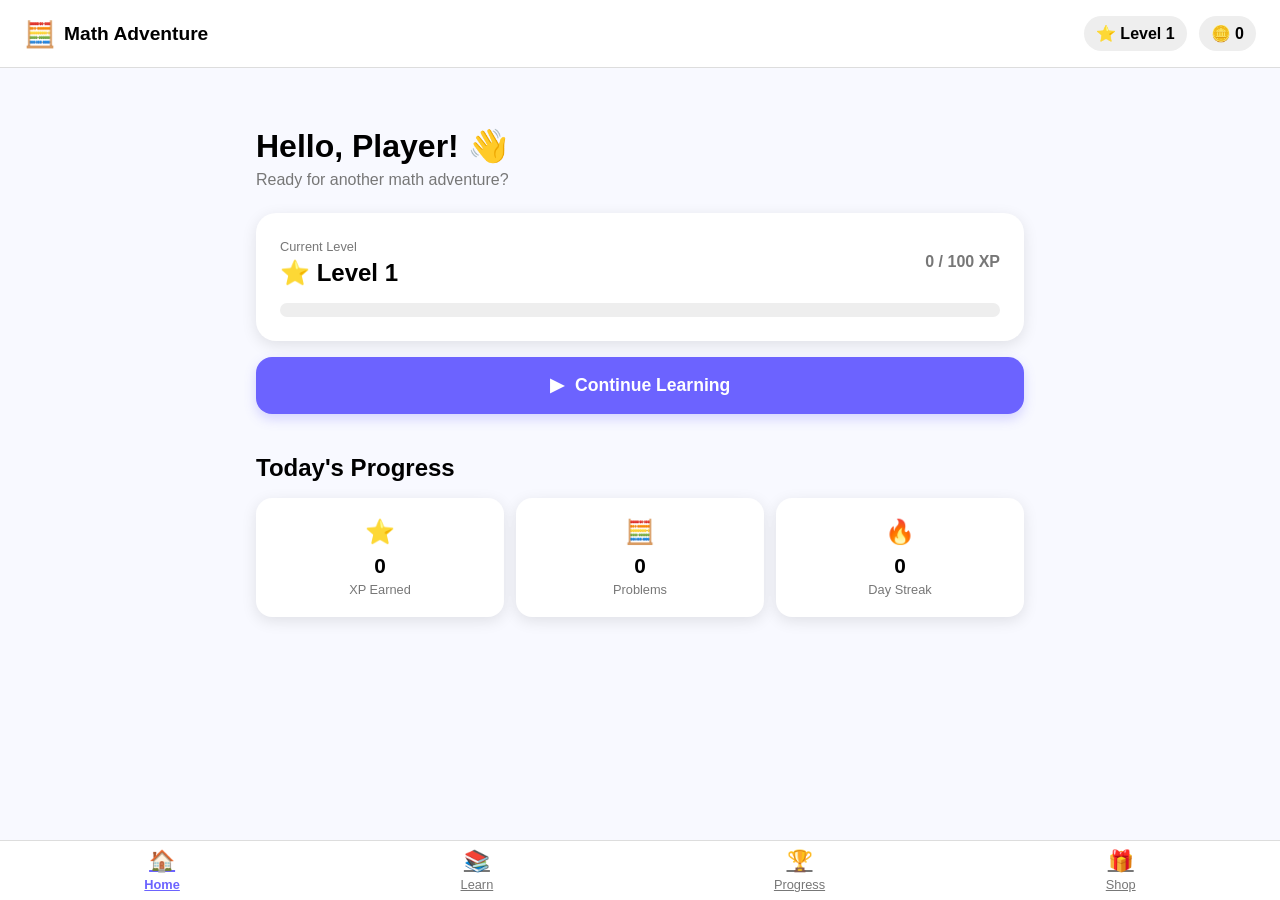
==== index.html @ b5e068df "added themes" ====
<!DOCTYPE html>
<html lang="en">
<head>
    <meta charset="UTF-8">
    <meta
        name="viewport"
        content="width=device-width, initial-scale=1.0"
    >

    <title>Math Adventure</title>

    <link rel="stylesheet" href="css/base.css">
    <link rel="stylesheet" href="css/layout.css">
    <link rel="stylesheet" href="css/navigation.css">
    <link rel="stylesheet" href="css/home.css">
     <link rel="stylesheet" href="css/stats.css">
</head>

<body>

    <header>
        <div class="logo">
            <span class="logo-icon">🧮</span>
            <span>Math Adventure</span>
        </div>

        <div class="player-info">
            <div class="level">
                ⭐ Level <span data-player="level"></span>
            </div>

            <div class="coins">
                🪙 <span data-player="coins"></span>
            </div>
        </div>
    </header>


    <main>

        <section class="welcome">
            <h1>Hello, <span data-player="name"></span>! 👋</h1>

            <p>
                Ready for another math adventure?
            </p>
        </section>


        <section class="xp-card">

            <div class="xp-header">
                <div>
                    <span class="small-label">
                        Current Level
                    </span>

                    <h2>⭐ Level <span data-player="level"></h2>
                </div>

                <span class="xp-text">
                    <span data-player="xp"></span> / <span data-player="nextLevelXP"></span> XP
                </span>
            </div>


            <div class="xp-bar">
                <div class="xp-progress" data-player="xp-progress"></div>
            </div>

        </section>


        <button
            class="continue-button"
            onclick="window.location.href='learn.html'"
        >
            <span class="button-icon">▶</span>
            Continue Learning
        </button>


        <section class="section">

            <h2>Today's Progress</h2>


            <div class="stats">

                <div class="stat-card">

                    <span class="stat-icon">
                        ⭐
                    </span>

                    <strong class="stat-value">
                        <span data-player="todayXP"></span>
                    </strong>

                    <span class="stat-label">XP Earned</span>

                </div>


                <div class="stat-card">

                    <span class="stat-icon">
                        🧮
                    </span>

                    <strong class="stat-value">
                        <span data-player="todayProblems"></span>
                    </strong>

                    <span class="stat-label">Problems</span>

                </div>

                <div class="stat-card">

                    <span class="stat-icon">
                        🔥
                    </span>

                    <strong class="stat-value">
                        <span data-player="streak"></span>
                    </strong>

                    <span class="stat-label">Day Streak</span>

                </div>

            </div>

        </section>


        

    </main>


    <nav>

        <a href="index.html" class="nav-item active">
            <span>🏠</span>
            Home
        </a>

        <a href="learn.html" class="nav-item">
            <span>📚</span>
            Learn
        </a>

        <a href="progress.html" class="nav-item">
            <span>🏆</span>
            Progress
        </a>

        <a href="shop.html" class="nav-item">
            <span>🎁</span>
            Shop
        </a>

    </nav>
    <script src="js/player.js"></script>
    <script>
        updatePlayerDisplay();
    </script>
    <script src="js/themes.js"></script>


</body>
</html>
---- css/base.css ----
:root {
    --color-background: #f8f9ff;
    --color-surface: #ffffff;

    --color-text: #222222;
    --color-muted-text: #777777;

    --color-primary: #6c63ff;
    --color-primary-text: #ffffff;

    --color-secondary: #eeeeee;
    --color-secondary-text: #444444;

    --color-border: #dddddd;

    --color-success: #4caf50;
    --color-danger: #e74c3c;

    --color-progress-background: #eeeeee;

    --color-nav-background: #ffffff;
    --color-nav-text: #777777;
    --color-nav-active: #6c63ff;

    --color-highlight: #f6c445;
    --color-highlight-background: #fff9e6;

    --color-info-background: #eff6ff;
    --color-info-border: #e0e7ff;

    --color-input-border: #dfe3eb;

    --shadow: 0 4px 15px rgba(0, 0, 0, 0.10);
}
* {
    box-sizing: border-box;
}

body {
    margin: 0;

    font-family:
        Arial,
        sans-serif;

    background: var(--color-background);
    background-repeat: no-repeat;
    background-size: cover;
    background-attachment: fixed;
}
---- css/layout.css ----
/* -------------------------
   MAIN
------------------------- */

main {
    width: 100%;

    max-width: 800px;

    margin: auto;

    padding:
        2rem
        1rem
        6rem;
}


/* -------------------------
   PAGE HEADER
------------------------- */

.page-header {
    margin-bottom: 1.5rem;
}

.page-header h1 {
    margin-bottom: 0.4rem;
}

.page-header p {
    margin: 0;

    color: var(--color-muted-text);
}


/* -------------------------
   BACK LINK
------------------------- */

.back-link {
    display: inline-block;

    margin-bottom: 1rem;

    color: var(--color-primary);

    text-decoration: none;

    font-weight: bold;
}

.back-link:hover {
    text-decoration: underline;
}
---- css/navigation.css ----
/* -------------------------
   HEADER
------------------------- */

header {
    display: flex;
    justify-content: space-between;
    align-items: center;

    padding: 1rem 1.5rem;

    background: var(--color-nav-background);

    border-bottom:
        1px solid var(--color-border);
}

.logo {
    display: flex;
    align-items: center;
    gap: 0.5rem;

    font-size: 1.2rem;
    font-weight: bold;
}

.logo-icon {
    font-size: 1.6rem;
}

.player-info {
    display: flex;
    gap: 0.75rem;
}

.level,
.coins {
    padding: 0.5rem 0.75rem;

    background: var(--color-secondary);

    border-radius: 999px;

    font-weight: bold;

    white-space: nowrap;
}


/* -------------------------
   BOTTOM NAVIGATION
------------------------- */

nav {
    position: fixed;

    bottom: 0;
    left: 0;

    width: 100%;

    display: flex;
    justify-content: space-around;

    padding: 0.5rem 0.25rem;

    background: var(--color-nav-background);

    border-top:
        1px solid var(--color-border);
}

.nav-item {
    display: flex;
    flex-direction: column;
    align-items: center;

    gap: 0.25rem;

    border: none;
    background: transparent;

    color: var(--color-nav-text);

    font-size: 0.8rem;

    cursor: pointer;
}

.nav-item span {
    font-size: 1.3rem;
}

.nav-item.active {
    color: var(--color-nav-active);
    font-weight: bold;
}


/* -------------------------
   MOBILE
------------------------- */

@media (max-width: 500px) {
    header {
        padding: 0.9rem 1rem;
    }

    .logo {
        font-size: 1rem;
    }

    .level {
        display: none;
    }
}
---- css/home.css ----
/* -------------------------
   WELCOME
------------------------- */

.welcome {
    margin-bottom: 1.5rem;
}

.welcome h1 {
    margin-bottom: 0.4rem;

    font-size: 2rem;
}

.welcome p {
    margin: 0;

    color: var(--color-muted-text);
}


/* -------------------------
   XP CARD
------------------------- */

.xp-card {
    padding: 1.5rem;

    background: var(--color-surface);

    border-radius: 1.25rem;

    box-shadow: var(--shadow);
}


.xp-header {
    display: flex;

    justify-content: space-between;
    align-items: center;

    margin-bottom: 1rem;
}


.small-label {
    font-size: 0.8rem;

    color: var(--color-muted-text);
}


.xp-header h2 {
    margin:
        0.25rem
        0
        0;
}


.xp-text {
    font-weight: bold;

    color: var(--color-muted-text);
}


.xp-bar {
    height: 0.9rem;

    overflow: hidden;

    background: var(--color-progress-background);

    border-radius: 999px;
}


.xp-progress {
    width: 80%;
    height: 100%;

    background: var(--color-highlight);

    border-radius: inherit;
}


/* -------------------------
   CONTINUE BUTTON
------------------------- */

.continue-button {
    width: 100%;

    margin-top: 1rem;

    padding: 1.1rem;

    border: none;

    border-radius: 1rem;

    background: var(--color-primary);

    color: var(--color-primary-text);

    font-size: 1.1rem;
    font-weight: bold;

    cursor: pointer;

    box-shadow:
        0 5px 12px
        color-mix(in srgb, var(--color-primary) 25%, transparent);

    transition:
        transform 0.15s,
        background 0.15s;
}


.continue-button:hover {
    filter: brightness(0.9);

    transform:
        translateY(-2px);
}


.button-icon {
    margin-right: 0.4rem;
}


/* -------------------------
   SECTIONS
------------------------- */

.section {
    margin-top: 2.5rem;
}

.section h2 {
    margin-bottom: 1rem;
}


/* -------------------------
   MOBILE
------------------------- */

@media (max-width: 500px) {

    .welcome h1 {
        font-size: 1.6rem;
    }


    .xp-header {
        align-items: flex-start;

        flex-direction: column;

        gap: 0.75rem;
    }


    .stats {
        gap: 0.5rem;
    }


    .stat-card {
        padding:
            1rem
            0.25rem;
    }


    .stat-card strong {
        font-size: 1.1rem;
    }

}
---- css/stats.css ----
/* -------------------------
   STATS
------------------------- */

.stats {
    display: grid;

    grid-template-columns:
        repeat(3, 1fr);

    gap: 0.75rem;
}


.stat-card {
    display: flex;

    flex-direction: column;

    align-items: center;

    padding: 1.25rem 0.5rem;

    background: var(--color-surface);

    border-radius: 1rem;

    box-shadow: var(--shadow);

    text-align: center;
}

.stat-icon {
    font-size: 1.5rem;

    margin-bottom: 0.5rem;
}

.stat-value {
    font-size: 1.3rem;
}

.stat-label {
    margin-top: 0.25rem;

    font-size: 0.8rem;

    color: var(--color-muted-text);
}
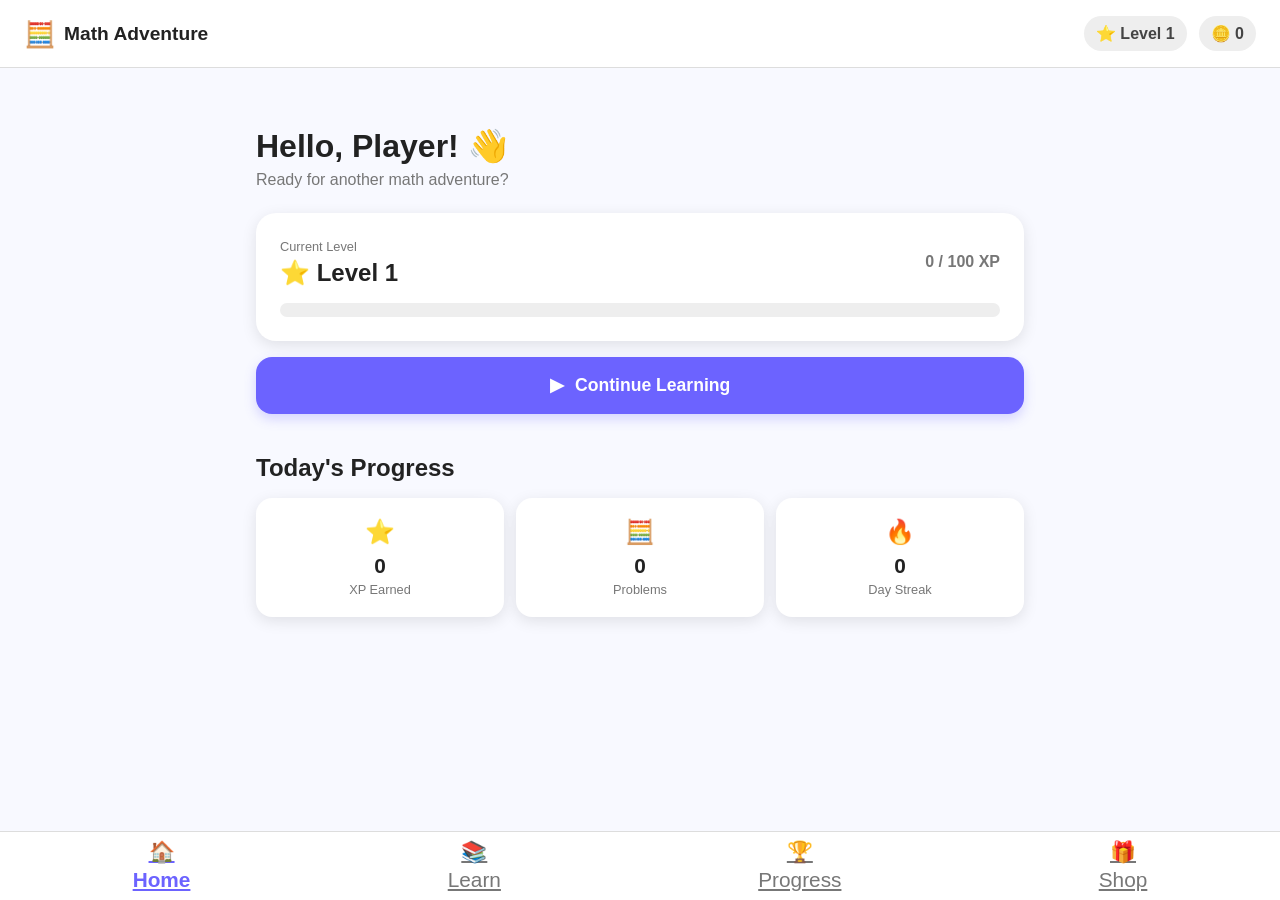
==== commit 54666002: "first steps of a translation system. changed the static html content so it uses translations." ====
--- a/index.html
+++ b/index.html
@@ -1,7 +1,9 @@
 <!DOCTYPE html>
 <html lang="en">
+
 <head>
     <meta charset="UTF-8">
+
     <meta
         name="viewport"
         content="width=device-width, initial-scale=1.0"
@@ -13,59 +15,90 @@
     <link rel="stylesheet" href="css/layout.css">
     <link rel="stylesheet" href="css/navigation.css">
     <link rel="stylesheet" href="css/home.css">
-     <link rel="stylesheet" href="css/stats.css">
+    <link rel="stylesheet" href="css/stats.css">
 </head>
 
+
 <body>
 
     <header>
+
         <div class="logo">
             <span class="logo-icon">🧮</span>
             <span>Math Adventure</span>
         </div>
 
+
         <div class="player-info">
+
             <div class="level">
-                ⭐ Level <span data-player="level"></span>
-            </div>
+                ⭐
+                <span data-i18n="home.level"></span>
+                <span data-player="level"></span>
+            </div>
+
 
             <div class="coins">
-                🪙 <span data-player="coins"></span>
-            </div>
+                🪙
+                <span data-player="coins"></span>
+            </div>
+
         </div>
+
     </header>
 
 
     <main>
 
         <section class="welcome">
-            <h1>Hello, <span data-player="name"></span>! 👋</h1>
-
-            <p>
-                Ready for another math adventure?
-            </p>
+
+            <h1 id="welcome-message"></h1>
+
+            <p data-i18n="home.ready"></p>
+
         </section>
 
 
         <section class="xp-card">
 
             <div class="xp-header">
+
                 <div>
-                    <span class="small-label">
-                        Current Level
-                    </span>
-
-                    <h2>⭐ Level <span data-player="level"></h2>
-                </div>
+
+                    <span
+                        class="small-label"
+                        data-i18n="home.currentLevel"
+                    ></span>
+
+
+                    <h2>
+                        ⭐
+                        <span data-i18n="home.level"></span>
+                        <span data-player="level"></span>
+                    </h2>
+
+                </div>
+
 
                 <span class="xp-text">
-                    <span data-player="xp"></span> / <span data-player="nextLevelXP"></span> XP
+
+                    <span data-player="xp"></span>
+                    /
+                    <span data-player="nextLevelXP"></span>
+                    XP
+
                 </span>
+
             </div>
 
 
             <div class="xp-bar">
-                <div class="xp-progress" data-player="xp-progress"></div>
+
+                <div
+                    class="xp-progress"
+                    data-player="xp-progress"
+                ></div>
+
             </div>
 
         </section>
@@ -76,13 +109,13 @@
             onclick="window.location.href='learn.html'"
         >
             <span class="button-icon">▶</span>
-            Continue Learning
+            <span data-i18n="home.continueLearning"></span>
         </button>
 
 
         <section class="section">
 
-            <h2>Today's Progress</h2>
+            <h2 data-i18n="home.todaysProgress"></h2>
 
 
             <div class="stats">
@@ -93,11 +126,16 @@
                         ⭐
                     </span>
 
+
                     <strong class="stat-value">
                         <span data-player="todayXP"></span>
                     </strong>
 
-                    <span class="stat-label">XP Earned</span>
+
+                    <span
+                        class="stat-label"
+                        data-i18n="home.xpEarned"
+                    ></span>
 
                 </div>
 
@@ -108,13 +146,19 @@
                         🧮
                     </span>
 
+
                     <strong class="stat-value">
                         <span data-player="todayProblems"></span>
                     </strong>
 
-                    <span class="stat-label">Problems</span>
-
-                </div>
+
+                    <span
+                        class="stat-label"
+                        data-i18n="home.problems"
+                    ></span>
+
+                </div>
+
 
                 <div class="stat-card">
 
@@ -122,11 +166,16 @@
                         🔥
                     </span>
 
+
                     <strong class="stat-value">
                         <span data-player="streak"></span>
                     </strong>
 
-                    <span class="stat-label">Day Streak</span>
+
+                    <span
+                        class="stat-label"
+                        data-i18n="home.dayStreak"
+                    ></span>
 
                 </div>
 
@@ -134,41 +183,72 @@
 
         </section>
 
-
-        
-
     </main>
 
 
     <nav>
 
-        <a href="index.html" class="nav-item active">
+        <a
+            href="index.html"
+            class="nav-item active"
+        >
             <span>🏠</span>
-            Home
-        </a>
-
-        <a href="learn.html" class="nav-item">
+            <span data-i18n="navigation.home"></span>
+        </a>
+
+
+        <a
+            href="learn.html"
+            class="nav-item"
+        >
             <span>📚</span>
-            Learn
-        </a>
-
-        <a href="progress.html" class="nav-item">
+            <span data-i18n="navigation.learn"></span>
+        </a>
+
+
+        <a
+            href="progress.html"
+            class="nav-item"
+        >
             <span>🏆</span>
-            Progress
-        </a>
-
-        <a href="shop.html" class="nav-item">
+            <span data-i18n="navigation.progress"></span>
+        </a>
+
+
+        <a
+            href="shop.html"
+            class="nav-item"
+        >
             <span>🎁</span>
-            Shop
+            <span data-i18n="navigation.shop"></span>
         </a>
 
     </nav>
+
+
+    <script src="js/translations/en.js"></script>
+    <script src="js/translations/sr.js"></script>
+    <script src="js/i18n.js"></script>
+
     <script src="js/player.js"></script>
+
     <script>
+
         updatePlayerDisplay();
+
+        const player = getPlayer();
+
+        document.getElementById("welcome-message").textContent =
+            tf("home.welcome", {
+                name: player.name
+            });
+
+        applyTranslations();
+
     </script>
+
     <script src="js/themes.js"></script>
 
-
 </body>
+
 </html>
--- a/css/base.css
+++ b/css/base.css
@@ -48,3 +48,11 @@
     background-size: cover;
     background-attachment: fixed;
 }
+h1,
+h2,
+h3,
+h4,
+h5,
+h6 {
+    color: var(--color-text);
+}
--- a/css/navigation.css
+++ b/css/navigation.css
@@ -11,33 +11,43 @@
 
     background: var(--color-nav-background);
 
+    color: var(--color-text);
+
     border-bottom:
         1px solid var(--color-border);
 }
+
 
 .logo {
     display: flex;
     align-items: center;
     gap: 0.5rem;
 
+    color: var(--color-text);
+
     font-size: 1.2rem;
     font-weight: bold;
 }
 
+
 .logo-icon {
     font-size: 1.6rem;
 }
+
 
 .player-info {
     display: flex;
     gap: 0.75rem;
 }
 
+
 .level,
 .coins {
     padding: 0.5rem 0.75rem;
 
     background: var(--color-secondary);
+
+    color: var(--color-secondary-text);
 
     border-radius: 999px;
 
--- a/css/home.css
+++ b/css/home.css
@@ -4,10 +4,14 @@
 
 .welcome {
     margin-bottom: 1.5rem;
+
+    color: var(--color-text);
 }
 
 .welcome h1 {
     margin-bottom: 0.4rem;
+
+    color: var(--color-text);
 
     font-size: 2rem;
 }
@@ -27,6 +31,8 @@
     padding: 1.5rem;
 
     background: var(--color-surface);
+
+    color: var(--color-text);
 
     border-radius: 1.25rem;
 
@@ -56,6 +62,8 @@
         0.25rem
         0
         0;
+
+    color: var(--color-text);
 }
 
 
@@ -140,10 +148,15 @@
 
 .section {
     margin-top: 2.5rem;
+
+    color: var(--color-text);
 }
+
 
 .section h2 {
     margin-bottom: 1rem;
+
+    color: var(--color-text);
 }
 
 
--- a/css/stats.css
+++ b/css/stats.css
@@ -22,6 +22,7 @@
     padding: 1.25rem 0.5rem;
 
     background: var(--color-surface);
+    color: var(--color-text);
 
     border-radius: 1rem;
 
@@ -30,15 +31,20 @@
     text-align: center;
 }
 
+
 .stat-icon {
     font-size: 1.5rem;
 
     margin-bottom: 0.5rem;
 }
 
+
 .stat-value {
+    color: var(--color-text);
+
     font-size: 1.3rem;
 }
+
 
 .stat-label {
     margin-top: 0.25rem;
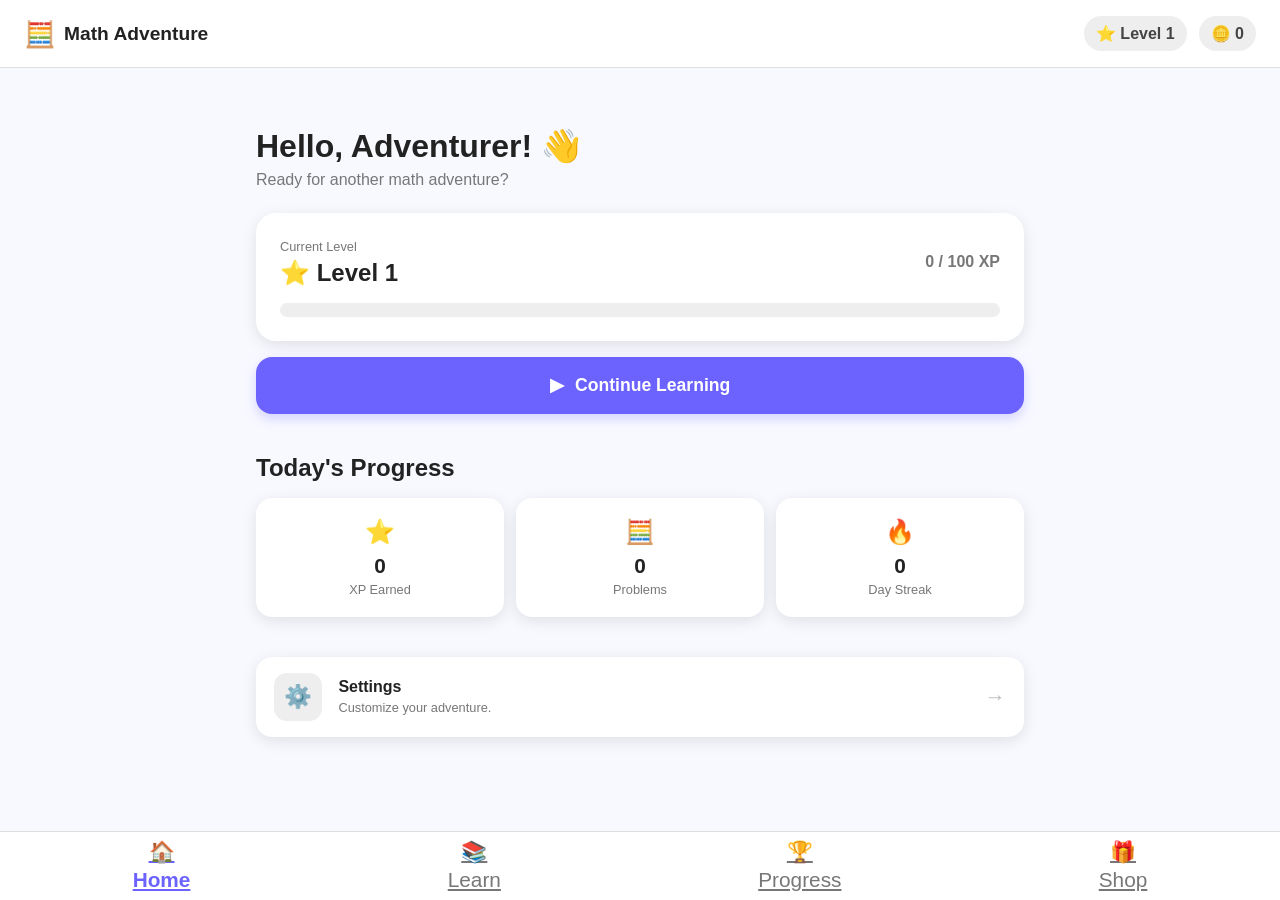
==== commit 0cbd3a0d: "added settings and pwa capabilities" ====
--- a/index.html
+++ b/index.html
@@ -16,6 +16,7 @@
     <link rel="stylesheet" href="css/navigation.css">
     <link rel="stylesheet" href="css/home.css">
     <link rel="stylesheet" href="css/stats.css">
+    <link rel="manifest" href="manifest.json">
 </head>
 
 
@@ -182,6 +183,34 @@
             </div>
 
         </section>
+        <section class="section">
+
+            <a
+                href="settings.html"
+                class="home-settings"
+            >
+
+                <div class="home-settings-icon">
+                    ⚙️
+                </div>
+
+
+                <div class="home-settings-content">
+
+                    <strong data-i18n="home.settings"></strong>
+
+                    <span data-i18n="home.settingsDescription"></span>
+
+                </div>
+
+
+                <span class="home-settings-arrow">
+                    →
+                </span>
+
+            </a>
+
+        </section>
 
     </main>
 
@@ -248,6 +277,7 @@
     </script>
 
     <script src="js/themes.js"></script>
+    <script src="js/pwa.js"></script>
 
 </body>
 
--- a/css/home.css
+++ b/css/home.css
@@ -196,4 +196,92 @@
         font-size: 1.1rem;
     }
 
+}
+/* -------------------------
+   SETTINGS
+------------------------- */
+
+.home-settings {
+    display: flex;
+
+    align-items: center;
+
+    gap: 1rem;
+
+    padding: 1rem 1.15rem;
+
+    background: var(--color-surface);
+
+    border-radius: 1rem;
+
+    box-shadow: var(--shadow);
+
+    color: var(--color-text);
+
+    text-decoration: none;
+
+    transition:
+        transform 0.15s,
+        filter 0.15s;
+}
+
+
+.home-settings:hover {
+    filter: brightness(0.97);
+
+    transform:
+        translateY(-2px);
+}
+
+
+.home-settings-icon {
+    width: 3rem;
+    height: 3rem;
+
+    display: flex;
+
+    align-items: center;
+    justify-content: center;
+
+    flex-shrink: 0;
+
+    border-radius: 0.8rem;
+
+    background: var(--color-secondary);
+
+    font-size: 1.4rem;
+}
+
+
+.home-settings-content {
+    flex: 1;
+
+    display: flex;
+
+    flex-direction: column;
+
+    gap: 0.2rem;
+}
+
+
+.home-settings-content strong {
+    color: var(--color-text);
+
+    font-size: 1rem;
+}
+
+
+.home-settings-content span {
+    color: var(--color-muted-text);
+
+    font-size: 0.8rem;
+}
+
+
+.home-settings-arrow {
+    color: var(--color-muted-text);
+
+    font-size: 1.3rem;
+
+    opacity: 0.5;
 }
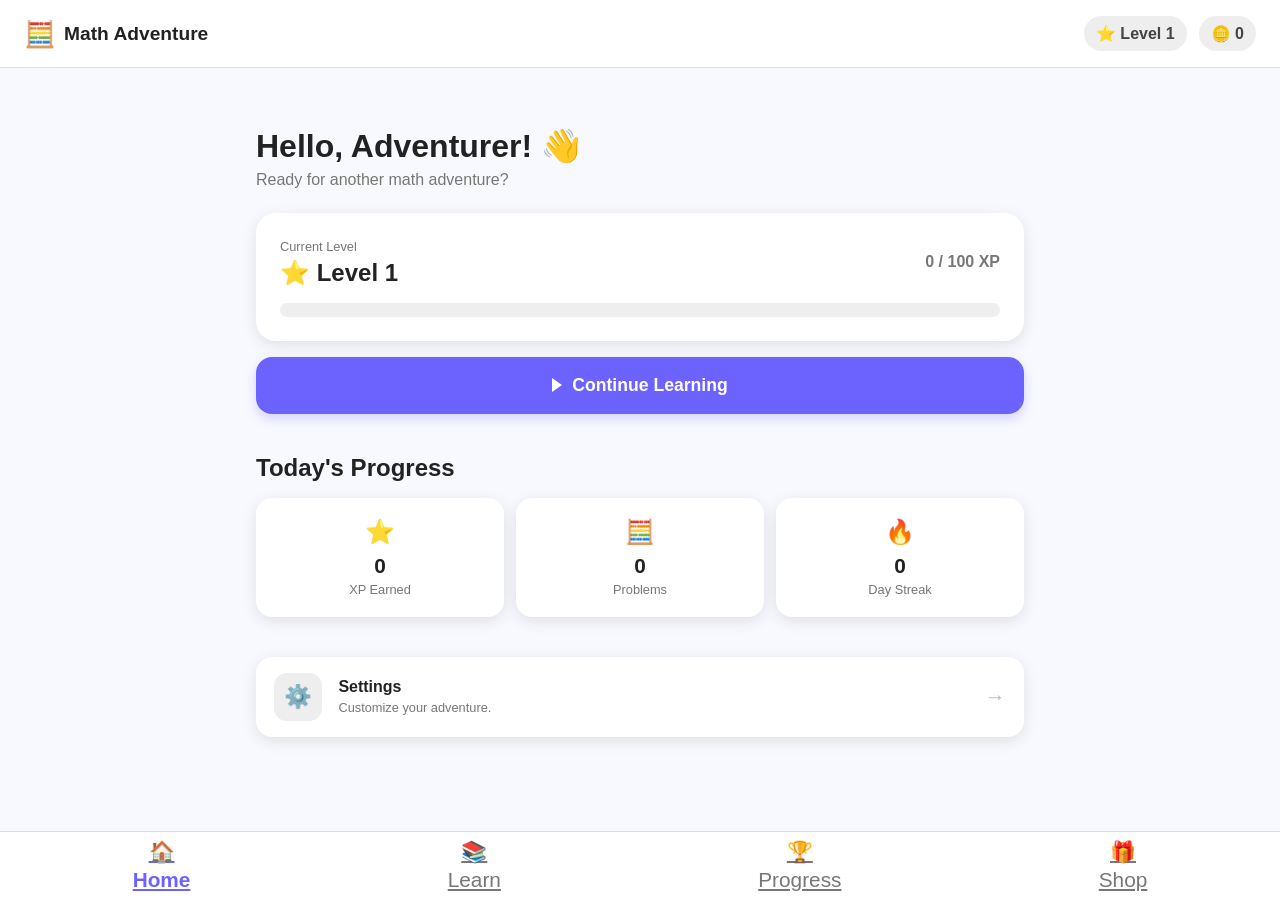
==== commit cbe24428: "fixed ugly arrows for backlinks, settings button and continue learning button" ====
--- a/index.html
+++ b/index.html
@@ -109,7 +109,7 @@
             class="continue-button"
             onclick="window.location.href='learn.html'"
         >
-            <span class="button-icon">▶</span>
+            <span class="button-icon"></span>
             <span data-i18n="home.continueLearning"></span>
         </button>
 
--- a/css/layout.css
+++ b/css/layout.css
@@ -40,17 +40,39 @@
 ------------------------- */
 
 .back-link {
-    display: inline-block;
+    display: inline-flex;
+    align-items: center;
+    gap: 8px;
 
-    margin-bottom: 1rem;
+    color: var(--color-text);
 
-    color: var(--color-primary);
+    font-size: 1rem;
+    font-weight: 600;
+    line-height: 1.2;
 
     text-decoration: none;
-
-    font-weight: bold;
+    margin: 0 0 20px 4px;
 }
 
 .back-link:hover {
-    text-decoration: underline;
+    color: var(--color-primary);
+}
+
+.back-arrow {
+    display: block;
+    flex-shrink: 0;
+
+    width: 9px;
+    height: 9px;
+
+    border-left: 2px solid currentColor;
+    border-bottom: 2px solid currentColor;
+
+    transform: rotate(45deg);
+}
+
+.back-button {
+    display: inline-flex;
+    align-items: center;
+    justify-content: center;
 }
--- a/css/home.css
+++ b/css/home.css
@@ -103,15 +103,12 @@
     width: 100%;
 
     margin-top: 1rem;
-
     padding: 1.1rem;
 
     border: none;
-
     border-radius: 1rem;
 
     background: var(--color-primary);
-
     color: var(--color-primary-text);
 
     font-size: 1.1rem;
@@ -119,9 +116,18 @@
 
     cursor: pointer;
 
+    display: inline-flex;
+    align-items: center;
+    justify-content: center;
+    gap: 10px;
+
     box-shadow:
         0 5px 12px
-        color-mix(in srgb, var(--color-primary) 25%, transparent);
+        color-mix(
+            in srgb,
+            var(--color-primary) 25%,
+            transparent
+        );
 
     transition:
         transform 0.15s,
@@ -138,7 +144,15 @@
 
 
 .button-icon {
-    margin-right: 0.4rem;
+    display: block;
+    flex-shrink: 0;
+
+    width: 0;
+    height: 0;
+
+    border-top: 7px solid transparent;
+    border-bottom: 7px solid transparent;
+    border-left: 10px solid currentColor;
 }
 
 
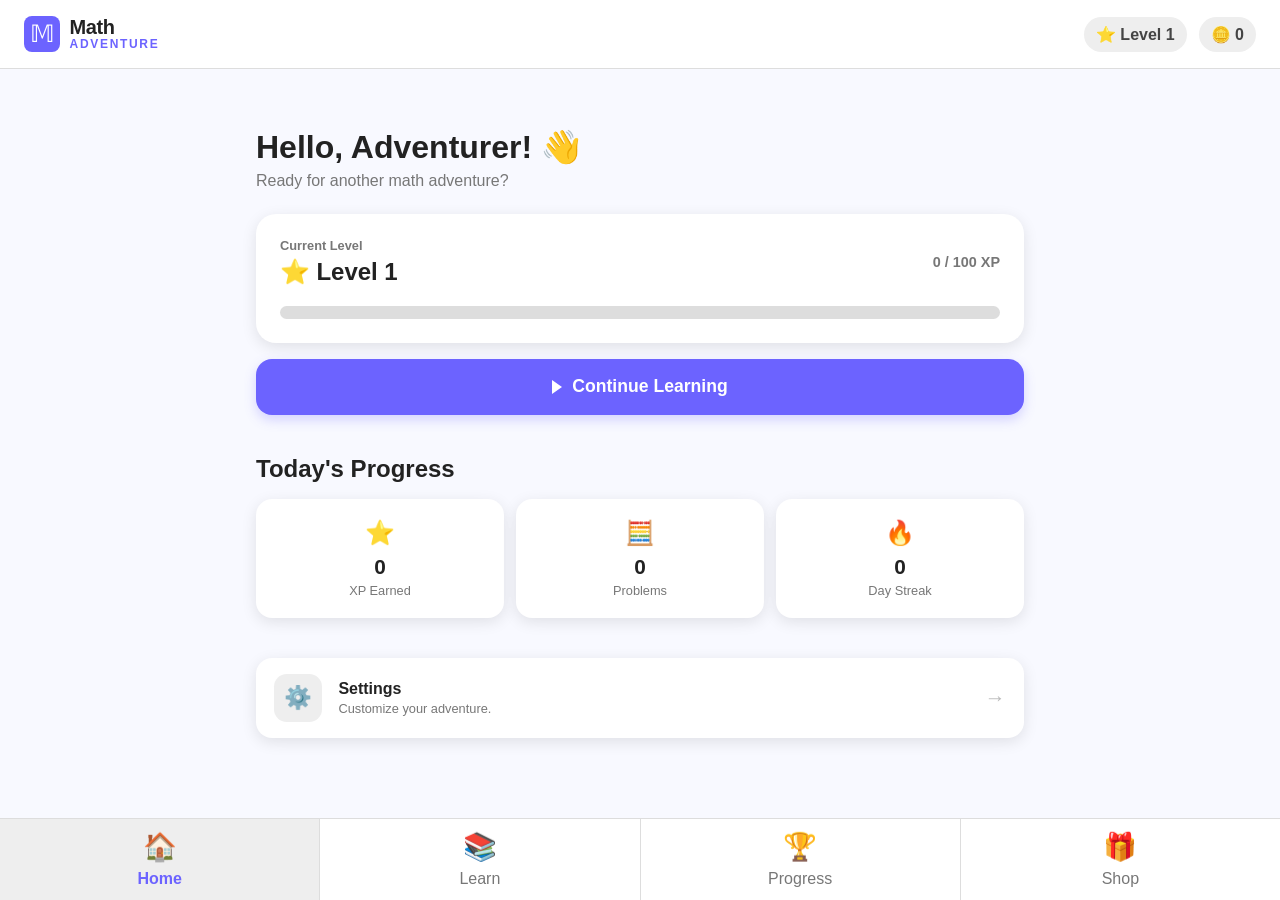
==== commit 0d2ef7a1: "made points invisible in the parallel and perpendicular explanation lesson. made the logo in the hea" ====
--- a/index.html
+++ b/index.html
@@ -4,10 +4,7 @@
 <head>
     <meta charset="UTF-8">
 
-    <meta
-        name="viewport"
-        content="width=device-width, initial-scale=1.0"
-    >
+    <meta name="viewport" content="width=device-width, initial-scale=1.0">
 
     <title>Math Adventure</title>
 
@@ -24,10 +21,13 @@
 
     <header>
 
-        <div class="logo">
-            <span class="logo-icon">🧮</span>
-            <span>Math Adventure</span>
-        </div>
+        <a href="index.html" class="logo">
+            <span class="logo-icon" aria-hidden="true">𝕄</span>
+            <span class="logo-text">
+                <span class="logo-math">Math</span>
+                <span class="logo-adventure">Adventure</span>
+            </span>
+        </a>
 
 
         <div class="player-info">
@@ -66,10 +66,7 @@
 
                 <div>
 
-                    <span
-                        class="small-label"
-                        data-i18n="home.currentLevel"
-                    ></span>
+                    <span class="small-label" data-i18n="home.currentLevel"></span>
 
 
                     <h2>
@@ -95,20 +92,14 @@
 
             <div class="xp-bar">
 
-                <div
-                    class="xp-progress"
-                    data-player="xp-progress"
-                ></div>
-
-            </div>
-
-        </section>
-
-
-        <button
-            class="continue-button"
-            onclick="window.location.href='learn.html'"
-        >
+                <div class="xp-progress" data-player="xp-progress"></div>
+
+            </div>
+
+        </section>
+
+
+        <button class="continue-button" onclick="window.location.href='learn.html'">
             <span class="button-icon"></span>
             <span data-i18n="home.continueLearning"></span>
         </button>
@@ -133,10 +124,7 @@
                     </strong>
 
 
-                    <span
-                        class="stat-label"
-                        data-i18n="home.xpEarned"
-                    ></span>
+                    <span class="stat-label" data-i18n="home.xpEarned"></span>
 
                 </div>
 
@@ -153,10 +141,7 @@
                     </strong>
 
 
-                    <span
-                        class="stat-label"
-                        data-i18n="home.problems"
-                    ></span>
+                    <span class="stat-label" data-i18n="home.problems"></span>
 
                 </div>
 
@@ -173,10 +158,7 @@
                     </strong>
 
 
-                    <span
-                        class="stat-label"
-                        data-i18n="home.dayStreak"
-                    ></span>
+                    <span class="stat-label" data-i18n="home.dayStreak"></span>
 
                 </div>
 
@@ -185,10 +167,7 @@
         </section>
         <section class="section">
 
-            <a
-                href="settings.html"
-                class="home-settings"
-            >
+            <a href="settings.html" class="home-settings">
 
                 <div class="home-settings-icon">
                     ⚙️
@@ -217,37 +196,25 @@
 
     <nav>
 
-        <a
-            href="index.html"
-            class="nav-item active"
-        >
+        <a href="index.html" class="nav-item active">
             <span>🏠</span>
             <span data-i18n="navigation.home"></span>
         </a>
 
 
-        <a
-            href="learn.html"
-            class="nav-item"
-        >
+        <a href="learn.html" class="nav-item">
             <span>📚</span>
             <span data-i18n="navigation.learn"></span>
         </a>
 
 
-        <a
-            href="progress.html"
-            class="nav-item"
-        >
+        <a href="progress.html" class="nav-item">
             <span>🏆</span>
             <span data-i18n="navigation.progress"></span>
         </a>
 
 
-        <a
-            href="shop.html"
-            class="nav-item"
-        >
+        <a href="shop.html" class="nav-item">
             <span>🎁</span>
             <span data-i18n="navigation.shop"></span>
         </a>
--- a/css/navigation.css
+++ b/css/navigation.css
@@ -57,70 +57,156 @@
 }
 
 
-/* -------------------------
-   BOTTOM NAVIGATION
-------------------------- */
+
 
 nav {
     position: fixed;
-
     bottom: 0;
     left: 0;
-
+    z-index: 100;
+    display: flex;
     width: 100%;
-
-    display: flex;
-    justify-content: space-around;
-
-    padding: 0.5rem 0.25rem;
-
+    box-sizing: border-box;
+    padding: 0;
     background: var(--color-nav-background);
-
-    border-top:
-        1px solid var(--color-border);
+    border-top: 1px solid var(--color-border);
 }
 
 .nav-item {
+    flex: 1;
+    min-width: 0;
     display: flex;
     flex-direction: column;
     align-items: center;
-
-    gap: 0.25rem;
-
+    justify-content: center;
+    gap: 0.3rem;
+    padding: 0.75rem 0.15rem;
     border: none;
+    border-right: 1px solid var(--color-border);
+    border-radius: 0;
     background: transparent;
-
     color: var(--color-nav-text);
-
-    font-size: 0.8rem;
-
+    text-decoration: none;
+    text-align: center;
+    font-size: 1rem;
+    font-weight: 500;
     cursor: pointer;
-}
-
-.nav-item span {
-    font-size: 1.3rem;
+    transition: background-color 0.2s ease, color 0.2s ease;
+}
+
+.nav-item:last-child {
+    border-right: none;
+}
+
+.nav-item>span:first-child {
+    font-size: 1.7rem;
+    line-height: 1.2;
+}
+
+.nav-item>span:last-child {
+    line-height: 1.2;
 }
 
 .nav-item.active {
     color: var(--color-nav-active);
-    font-weight: bold;
-}
-
-
-/* -------------------------
-   MOBILE
-------------------------- */
+    background: var(--color-progress-background);
+    font-weight: 700;
+}
+
+@media (hover: hover) {
+    .nav-item:not(.active):hover {
+        background: var(--color-progress-background);
+    }
+}
+
+.nav-item:focus-visible {
+    outline: 2px solid var(--color-primary);
+    outline-offset: -3px;
+}
 
 @media (max-width: 500px) {
-    header {
-        padding: 0.9rem 1rem;
-    }
-
-    .logo {
-        font-size: 1rem;
-    }
-
-    .level {
+    .nav-item {
+        gap: 0.25rem;
+        padding: 0.65rem 0.05rem;
+        font-size: 0.85rem;
+    }
+
+    .nav-item>span:first-child {
+        font-size: 1.5rem;
+    }
+}
+
+@media (prefers-reduced-motion: reduce) {
+    .nav-item {
+        transition: none;
+    }
+}
+
+header {
+    gap: 0.75rem;
+}
+
+.logo {
+    display: flex;
+    align-items: center;
+    gap: 0.6rem;
+
+    min-width: 0;
+
+    color: var(--color-text);
+
+    text-decoration: none;
+}
+
+.logo-icon {
+    display: flex;
+    align-items: center;
+    justify-content: center;
+    flex-shrink: 0;
+
+    width: 2.25rem;
+    height: 2.25rem;
+
+    border-radius: 22%;
+
+    background: var(--color-primary);
+    color: var(--color-primary-text);
+
+    font-family:
+        "STIX Two Math", "Cambria Math", "Noto Sans Math",
+        "Apple Symbols", "Segoe UI Symbol", serif;
+    font-size: 1.5rem;
+    font-weight: 400;
+    /* double-struck letters have no bold; fake bold smears them */
+    line-height: 1;
+}
+
+.logo-text {
+    display: flex;
+    flex-direction: column;
+
+    line-height: 1.05;
+    white-space: nowrap;
+}
+
+.logo-math {
+    font-size: 1.25rem;
+    font-weight: 800;
+    letter-spacing: -0.02em;
+}
+
+.logo-adventure {
+    color: var(--color-primary);
+
+    font-size: 0.75rem;
+    font-weight: 700;
+    letter-spacing: 0.14em;
+    text-transform: uppercase;
+}
+
+/* Tiny phones: the level and coin pills need the room */
+@media (max-width: 360px) {
+    .logo-text {
         display: none;
     }
 }
--- a/css/home.css
+++ b/css/home.css
@@ -23,75 +23,98 @@
 }
 
 
+
 /* -------------------------
    XP CARD
 ------------------------- */
 
 .xp-card {
     padding: 1.5rem;
-
     background: var(--color-surface);
-
-    color: var(--color-text);
-
+    color: var(--color-text);
     border-radius: 1.25rem;
-
     box-shadow: var(--shadow);
-}
-
+    min-width: 0;
+}
 
 .xp-header {
     display: flex;
-
     justify-content: space-between;
     align-items: center;
-
-    margin-bottom: 1rem;
-}
-
-
-.small-label {
+    gap: 1rem;
+    margin-bottom: 1.25rem;
+}
+
+.xp-card .small-label {
+    display: block;
+    color: var(--color-muted-text);
     font-size: 0.8rem;
-
-    color: var(--color-muted-text);
-}
-
+    font-weight: 600;
+}
 
 .xp-header h2 {
-    margin:
-        0.25rem
-        0
-        0;
-
-    color: var(--color-text);
-}
-
+    display: flex;
+    align-items: center;
+    flex-wrap: wrap;
+    gap: 0.4rem;
+    margin: 0.3rem 0 0;
+    color: var(--color-text);
+    font-size: 1.5rem;
+}
 
 .xp-text {
-    font-weight: bold;
-
-    color: var(--color-muted-text);
-}
-
-
-.xp-bar {
-    height: 0.9rem;
-
+    display: flex;
+    align-items: baseline;
+    gap: 0.25rem;
+    color: var(--color-muted-text);
+    font-size: 0.9rem;
+    font-weight: 600;
+    white-space: nowrap;
+    font-variant-numeric: tabular-nums;
+}
+
+/* XP progress bar */
+
+.xp-card .xp-bar {
+    width: 100%;
+    height: 0.8rem;
     overflow: hidden;
-
-    background: var(--color-progress-background);
-
+    background: var(--color-border);
     border-radius: 999px;
 }
 
-
-.xp-progress {
-    width: 80%;
+.xp-card .xp-progress {
+    width: 0;
     height: 100%;
-
-    background: var(--color-highlight);
-
+    background: var(--color-primary);
     border-radius: inherit;
+    transition: width 0.4s ease;
+}
+
+/* Mobile layout */
+
+@media (max-width: 420px) {
+    .xp-card {
+        padding: 1.1rem;
+    }
+
+    .xp-header {
+        gap: 0.75rem;
+    }
+
+    .xp-header h2 {
+        font-size: 1.25rem;
+    }
+
+    .xp-text {
+        font-size: 0.8rem;
+    }
+}
+
+@media (prefers-reduced-motion: reduce) {
+    .xp-card .xp-progress {
+        transition: none;
+    }
 }
 
 
@@ -122,12 +145,9 @@
     gap: 10px;
 
     box-shadow:
-        0 5px 12px
-        color-mix(
-            in srgb,
+        0 5px 12px color-mix(in srgb,
             var(--color-primary) 25%,
-            transparent
-        );
+            transparent);
 
     transition:
         transform 0.15s,
@@ -201,8 +221,7 @@
 
     .stat-card {
         padding:
-            1rem
-            0.25rem;
+            1rem 0.25rem;
     }
 
 
@@ -211,6 +230,7 @@
     }
 
 }
+
 /* -------------------------
    SETTINGS
 ------------------------- */
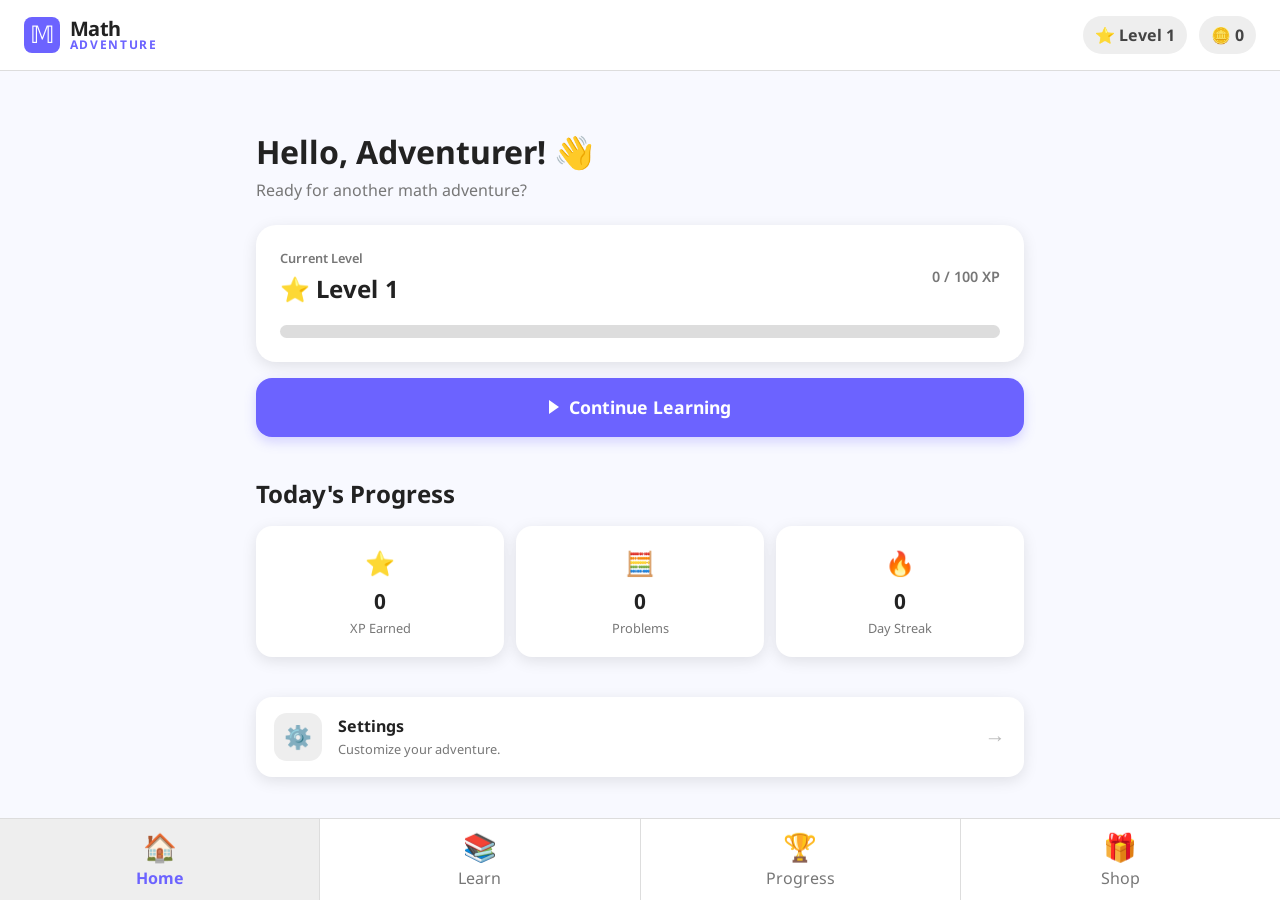
==== commit ead4b94d: "prevented overlap between the logo and level bubble inside the header on small screens" ====
--- a/index.html
+++ b/index.html
@@ -34,7 +34,7 @@
 
             <div class="level">
                 ⭐
-                <span data-i18n="home.level"></span>
+                <span class="level-label" data-i18n="home.level"></span>
                 <span data-player="level"></span>
             </div>
 
--- a/css/base.css
+++ b/css/base.css
@@ -32,22 +32,19 @@
 
     --shadow: 0 4px 15px rgba(0, 0, 0, 0.10);
 }
+
 * {
     box-sizing: border-box;
 }
 
 body {
     margin: 0;
-
-    font-family:
-        Arial,
-        sans-serif;
-
     background: var(--color-background);
     background-repeat: no-repeat;
     background-size: cover;
     background-attachment: fixed;
 }
+
 h1,
 h2,
 h3,
@@ -56,3 +53,39 @@
 h6 {
     color: var(--color-text);
 }
+
+@font-face {
+    font-family: "Noto Sans";
+    src: url("../fonts/noto-sans-latin-400-normal.woff2") format("woff2");
+    font-weight: 400;
+    font-style: normal;
+    font-display: swap;
+}
+
+@font-face {
+    font-family: "Noto Sans";
+    src: url("../fonts/noto-sans-latin-600-normal.woff2") format("woff2");
+    font-weight: 600;
+    font-style: normal;
+    font-display: swap;
+}
+
+@font-face {
+    font-family: "Noto Sans";
+    src: url("../fonts/noto-sans-latin-700-normal.woff2") format("woff2");
+    font-weight: 700;
+    font-style: normal;
+    font-display: swap;
+}
+
+html {
+    font-family: "Noto Sans", sans-serif;
+}
+
+body,
+button,
+input,
+select,
+textarea {
+    font-family: inherit;
+}
--- a/css/navigation.css
+++ b/css/navigation.css
@@ -1,11 +1,12 @@
-/* -------------------------
+/* =========================================================
    HEADER
-------------------------- */
+   ========================================================= */
 
 header {
     display: flex;
     justify-content: space-between;
     align-items: center;
+    gap: 0.75rem;
 
     padding: 1rem 1.5rem;
 
@@ -18,145 +19,33 @@
 }
 
 
+/* -------------------------
+   LOGO
+------------------------- */
+
 .logo {
     display: flex;
     align-items: center;
-    gap: 0.5rem;
+    gap: 0.6rem;
+
+    /* The logo may shrink and clips its own content,
+       so it can never draw on top of the pills. */
+    min-width: 0;
+    overflow: hidden;
 
     color: var(--color-text);
 
-    font-size: 1.2rem;
-    font-weight: bold;
-}
-
-
-.logo-icon {
-    font-size: 1.6rem;
-}
-
-
-.player-info {
-    display: flex;
-    gap: 0.75rem;
-}
-
-
-.level,
-.coins {
-    padding: 0.5rem 0.75rem;
-
-    background: var(--color-secondary);
-
-    color: var(--color-secondary-text);
-
-    border-radius: 999px;
-
-    font-weight: bold;
-
-    white-space: nowrap;
-}
-
-
-
-
-nav {
-    position: fixed;
-    bottom: 0;
-    left: 0;
-    z-index: 100;
-    display: flex;
-    width: 100%;
-    box-sizing: border-box;
-    padding: 0;
-    background: var(--color-nav-background);
-    border-top: 1px solid var(--color-border);
-}
-
-.nav-item {
-    flex: 1;
-    min-width: 0;
-    display: flex;
-    flex-direction: column;
-    align-items: center;
-    justify-content: center;
-    gap: 0.3rem;
-    padding: 0.75rem 0.15rem;
-    border: none;
-    border-right: 1px solid var(--color-border);
-    border-radius: 0;
-    background: transparent;
-    color: var(--color-nav-text);
     text-decoration: none;
-    text-align: center;
-    font-size: 1rem;
-    font-weight: 500;
-    cursor: pointer;
-    transition: background-color 0.2s ease, color 0.2s ease;
-}
-
-.nav-item:last-child {
-    border-right: none;
-}
-
-.nav-item>span:first-child {
-    font-size: 1.7rem;
-    line-height: 1.2;
-}
-
-.nav-item>span:last-child {
-    line-height: 1.2;
-}
-
-.nav-item.active {
-    color: var(--color-nav-active);
-    background: var(--color-progress-background);
-    font-weight: 700;
-}
-
-@media (hover: hover) {
-    .nav-item:not(.active):hover {
-        background: var(--color-progress-background);
-    }
-}
-
-.nav-item:focus-visible {
+}
+
+
+.logo:focus-visible {
     outline: 2px solid var(--color-primary);
-    outline-offset: -3px;
-}
-
-@media (max-width: 500px) {
-    .nav-item {
-        gap: 0.25rem;
-        padding: 0.65rem 0.05rem;
-        font-size: 0.85rem;
-    }
-
-    .nav-item>span:first-child {
-        font-size: 1.5rem;
-    }
-}
-
-@media (prefers-reduced-motion: reduce) {
-    .nav-item {
-        transition: none;
-    }
-}
-
-header {
-    gap: 0.75rem;
-}
-
-.logo {
-    display: flex;
-    align-items: center;
-    gap: 0.6rem;
-
-    min-width: 0;
-
-    color: var(--color-text);
-
-    text-decoration: none;
-}
+    outline-offset: -2px;
+
+    border-radius: 0.5rem;
+}
+
 
 .logo-icon {
     display: flex;
@@ -181,6 +70,7 @@
     line-height: 1;
 }
 
+
 .logo-text {
     display: flex;
     flex-direction: column;
@@ -188,6 +78,7 @@
     line-height: 1.05;
     white-space: nowrap;
 }
+
 
 .logo-math {
     font-size: 1.25rem;
@@ -195,6 +86,7 @@
     letter-spacing: -0.02em;
 }
 
+
 .logo-adventure {
     color: var(--color-primary);
 
@@ -204,9 +96,196 @@
     text-transform: uppercase;
 }
 
-/* Tiny phones: the level and coin pills need the room */
-@media (max-width: 360px) {
+
+/* -------------------------
+   LEVEL AND COINS
+------------------------- */
+
+/* The pills keep their size; the logo is the one that yields. */
+.player-info {
+    display: flex;
+    flex-shrink: 0;
+    gap: 0.75rem;
+}
+
+
+.level,
+.coins {
+    padding: 0.5rem 0.75rem;
+
+    background: var(--color-secondary);
+
+    color: var(--color-secondary-text);
+
+    border-radius: 999px;
+
+    font-weight: bold;
+
+    white-space: nowrap;
+}
+
+
+/* -------------------------
+   HEADER ON SMALL SCREENS
+------------------------- */
+
+/* Phones: tighter header and smaller pills */
+@media (max-width: 480px) {
+
+    header {
+        gap: 0.5rem;
+
+        padding: 0.75rem 1rem;
+    }
+
+    .player-info {
+        gap: 0.4rem;
+    }
+
+    .level,
+    .coins {
+        padding: 0.4rem 0.6rem;
+
+        font-size: 0.9rem;
+    }
+}
+
+
+/* Narrow phones: "⭐ 12" instead of "⭐ Level 12"
+   (needs class="level-label" on the "Level" span) */
+@media (max-width: 400px) {
+
+    .level-label {
+        display: none;
+    }
+}
+
+
+/* Tiny phones: keep just the logo tile */
+@media (max-width: 340px) {
+
     .logo-text {
         display: none;
     }
+}
+
+
+/* =========================================================
+   BOTTOM NAVIGATION
+   ========================================================= */
+
+nav {
+    position: fixed;
+    bottom: 0;
+    left: 0;
+    z-index: 100;
+
+    display: flex;
+
+    width: 100%;
+    box-sizing: border-box;
+
+    padding: 0;
+
+    background: var(--color-nav-background);
+
+    border-top: 1px solid var(--color-border);
+}
+
+
+.nav-item {
+    flex: 1;
+    min-width: 0;
+
+    display: flex;
+    flex-direction: column;
+    align-items: center;
+    justify-content: center;
+
+    gap: 0.3rem;
+
+    padding: 0.75rem 0.15rem;
+
+    border: none;
+    border-right: 1px solid var(--color-border);
+    border-radius: 0;
+
+    background: transparent;
+
+    color: var(--color-nav-text);
+
+    text-decoration: none;
+    text-align: center;
+
+    font-size: 1rem;
+    font-weight: 500;
+
+    cursor: pointer;
+
+    transition:
+        background-color 0.2s ease,
+        color 0.2s ease;
+}
+
+
+.nav-item:last-child {
+    border-right: none;
+}
+
+
+.nav-item>span:first-child {
+    font-size: 1.7rem;
+    line-height: 1.2;
+}
+
+
+.nav-item>span:last-child {
+    line-height: 1.2;
+}
+
+
+.nav-item.active {
+    color: var(--color-nav-active);
+
+    background: var(--color-progress-background);
+
+    font-weight: 700;
+}
+
+
+@media (hover: hover) {
+
+    .nav-item:not(.active):hover {
+        background: var(--color-progress-background);
+    }
+}
+
+
+.nav-item:focus-visible {
+    outline: 2px solid var(--color-primary);
+    outline-offset: -3px;
+}
+
+
+@media (max-width: 500px) {
+
+    .nav-item {
+        gap: 0.25rem;
+
+        padding: 0.65rem 0.05rem;
+
+        font-size: 0.85rem;
+    }
+
+    .nav-item>span:first-child {
+        font-size: 1.5rem;
+    }
+}
+
+
+@media (prefers-reduced-motion: reduce) {
+
+    .nav-item {
+        transition: none;
+    }
 }
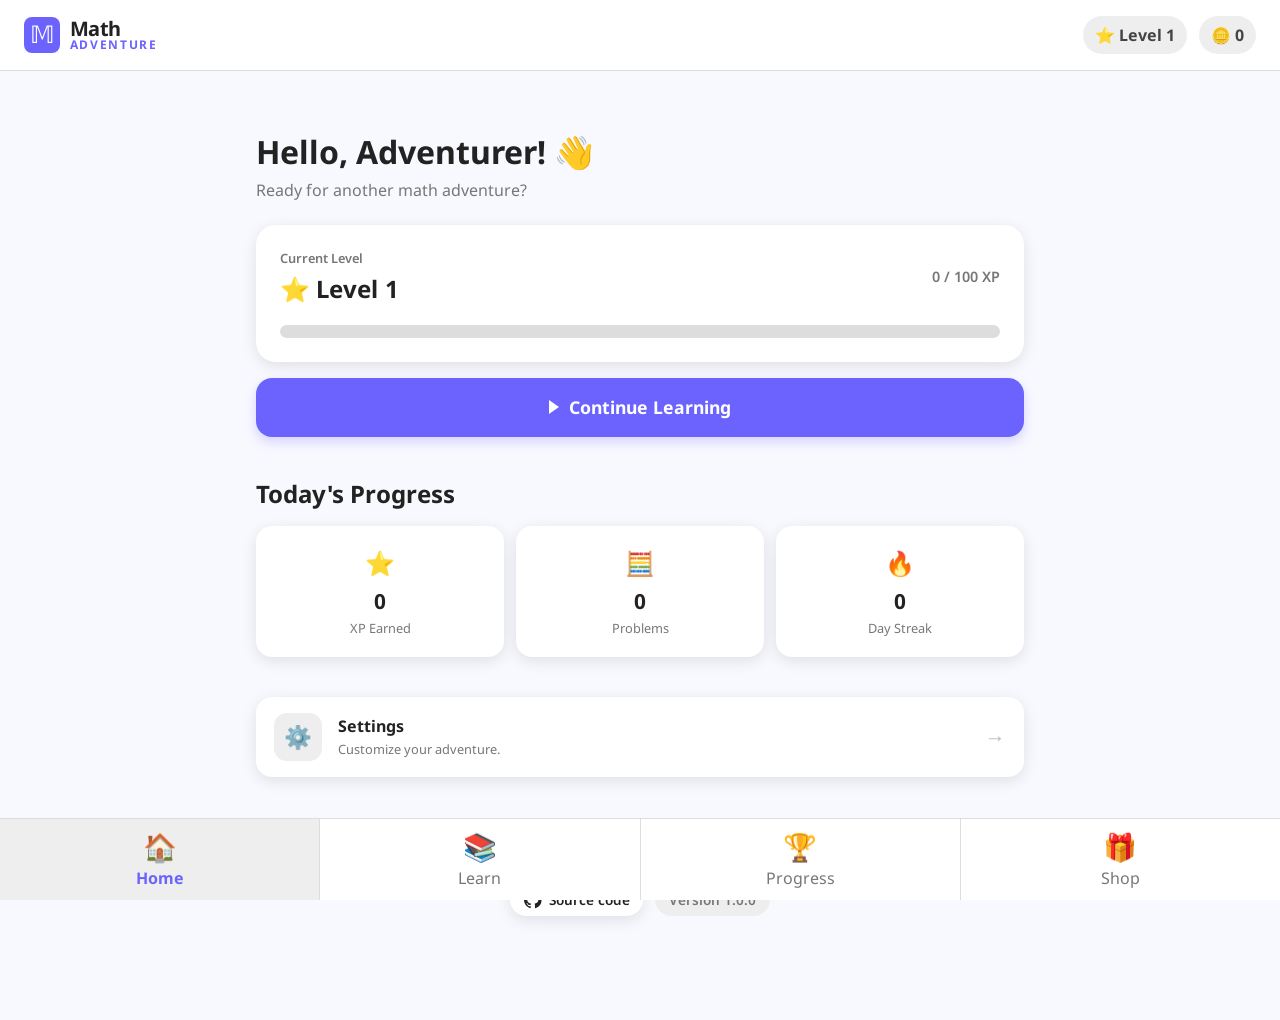
==== commit 34d6f5d4: "added credits on the home page" ====
--- a/index.html
+++ b/index.html
@@ -190,6 +190,29 @@
             </a>
 
         </section>
+        <footer class="credits">
+
+            <p id="credits-made"></p>
+
+            <div class="credits-links">
+
+                <a href="https://github.com/petrouvik/math-adventure" class="credits-link" target="_blank"
+                    rel="noopener noreferrer">
+
+                    <svg viewBox="0 0 16 16" aria-hidden="true">
+                        <path
+                            d="M8 0C3.58 0 0 3.58 0 8c0 3.54 2.29 6.53 5.47 7.59.4.07.55-.17.55-.38 0-.19-.01-.82-.01-1.49-2.01.37-2.53-.49-2.69-.94-.09-.23-.48-.94-.82-1.13-.28-.15-.68-.52-.01-.53.63-.01 1.08.58 1.23.82.72 1.21 1.87.87 2.33.66.07-.52.28-.87.51-1.07-1.78-.2-3.64-.89-3.64-3.95 0-.87.31-1.59.82-2.15-.08-.2-.36-1.02.08-2.12 0 0 .67-.21 2.2.82.64-.18 1.32-.27 2-.27.68 0 1.36.09 2 .27 1.53-1.04 2.2-.82 2.2-.82.44 1.1.16 1.92.08 2.12.51.56.82 1.27.82 2.15 0 3.07-1.87 3.75-3.65 3.95.29.25.54.73.54 1.48 0 1.07-.01 1.93-.01 2.2 0 .21.15.46.55.38A8.013 8.013 0 0016 8c0-4.42-3.58-8-8-8z" />
+                    </svg>
+
+                    <span data-i18n="home.sourceCode"></span>
+
+                </a>
+
+                <span class="credits-version" id="app-version"></span>
+
+            </div>
+
+        </footer>
 
     </main>
 
@@ -239,6 +262,16 @@
                 name: player.name
             });
 
+        document.getElementById("credits-made").textContent =
+            tf("home.madeBy", {
+                author: "Your Name"
+            });
+
+        document.getElementById("app-version").textContent =
+            tf("home.version", {
+                version: "1.0.0"
+            });
+
         applyTranslations();
 
     </script>
--- a/css/base.css
+++ b/css/base.css
@@ -54,30 +54,64 @@
     color: var(--color-text);
 }
 
+/* Noto Sans — Regular (400) */
 @font-face {
     font-family: "Noto Sans";
     src: url("../fonts/noto-sans-latin-400-normal.woff2") format("woff2");
     font-weight: 400;
     font-style: normal;
     font-display: swap;
+    unicode-range: U+0000-00FF;
 }
 
+@font-face {
+    font-family: "Noto Sans";
+    src: url("../fonts/noto-sans-latin-ext-400-normal.woff2") format("woff2");
+    font-weight: 400;
+    font-style: normal;
+    font-display: swap;
+    unicode-range: U+0100-024F, U+1E00-1EFF;
+}
+
+/* Noto Sans — SemiBold (600) */
 @font-face {
     font-family: "Noto Sans";
     src: url("../fonts/noto-sans-latin-600-normal.woff2") format("woff2");
     font-weight: 600;
     font-style: normal;
     font-display: swap;
+    unicode-range: U+0000-00FF;
 }
 
+@font-face {
+    font-family: "Noto Sans";
+    src: url("../fonts/noto-sans-latin-ext-600-normal.woff2") format("woff2");
+    font-weight: 600;
+    font-style: normal;
+    font-display: swap;
+    unicode-range: U+0100-024F, U+1E00-1EFF;
+}
+
+/* Noto Sans — Bold (700) */
 @font-face {
     font-family: "Noto Sans";
     src: url("../fonts/noto-sans-latin-700-normal.woff2") format("woff2");
     font-weight: 700;
     font-style: normal;
     font-display: swap;
+    unicode-range: U+0000-00FF;
 }
 
+@font-face {
+    font-family: "Noto Sans";
+    src: url("../fonts/noto-sans-latin-ext-700-normal.woff2") format("woff2");
+    font-weight: 700;
+    font-style: normal;
+    font-display: swap;
+    unicode-range: U+0100-024F, U+1E00-1EFF;
+}
+
+/* Apply the font throughout the app */
 html {
     font-family: "Noto Sans", sans-serif;
 }
--- a/css/home.css
+++ b/css/home.css
@@ -318,4 +318,112 @@
     font-size: 1.3rem;
 
     opacity: 0.5;
+}
+
+/* -------------------------
+   CREDITS
+------------------------- */
+
+.credits {
+    display: flex;
+    flex-direction: column;
+    align-items: center;
+
+    gap: 0.9rem;
+
+    margin-top: 3rem;
+    padding: 1.5rem 0 0.5rem;
+
+    border-top: 1px solid var(--color-border);
+
+    color: var(--color-muted-text);
+
+    font-size: 0.85rem;
+
+    text-align: center;
+}
+
+
+.credits p {
+    margin: 0;
+}
+
+
+.credits-links {
+    display: flex;
+
+    align-items: center;
+    justify-content: center;
+    flex-wrap: wrap;
+
+    gap: 0.5rem 0.75rem;
+}
+
+
+.credits-link {
+    display: inline-flex;
+
+    align-items: center;
+
+    gap: 0.45rem;
+
+    padding: 0.45rem 0.85rem;
+
+    background: var(--color-surface);
+
+    border-radius: 999px;
+
+    box-shadow: var(--shadow);
+
+    color: var(--color-text);
+
+    font-weight: 600;
+
+    text-decoration: none;
+
+    transition:
+        transform 0.15s,
+        filter 0.15s;
+}
+
+
+.credits-link:hover {
+    filter: brightness(0.97);
+
+    transform:
+        translateY(-2px);
+}
+
+
+.credits-link:focus-visible {
+    outline: 2px solid var(--color-primary);
+    outline-offset: 2px;
+}
+
+
+.credits-link svg {
+    width: 1.1rem;
+    height: 1.1rem;
+
+    fill: currentColor;
+}
+
+
+.credits-version {
+    padding: 0.45rem 0.85rem;
+
+    background: var(--color-progress-background);
+
+    border-radius: 999px;
+
+    font-weight: 600;
+    font-variant-numeric: tabular-nums;
+}
+
+
+@media (prefers-reduced-motion: reduce) {
+
+    .credits-link {
+        transition: none;
+    }
 }
